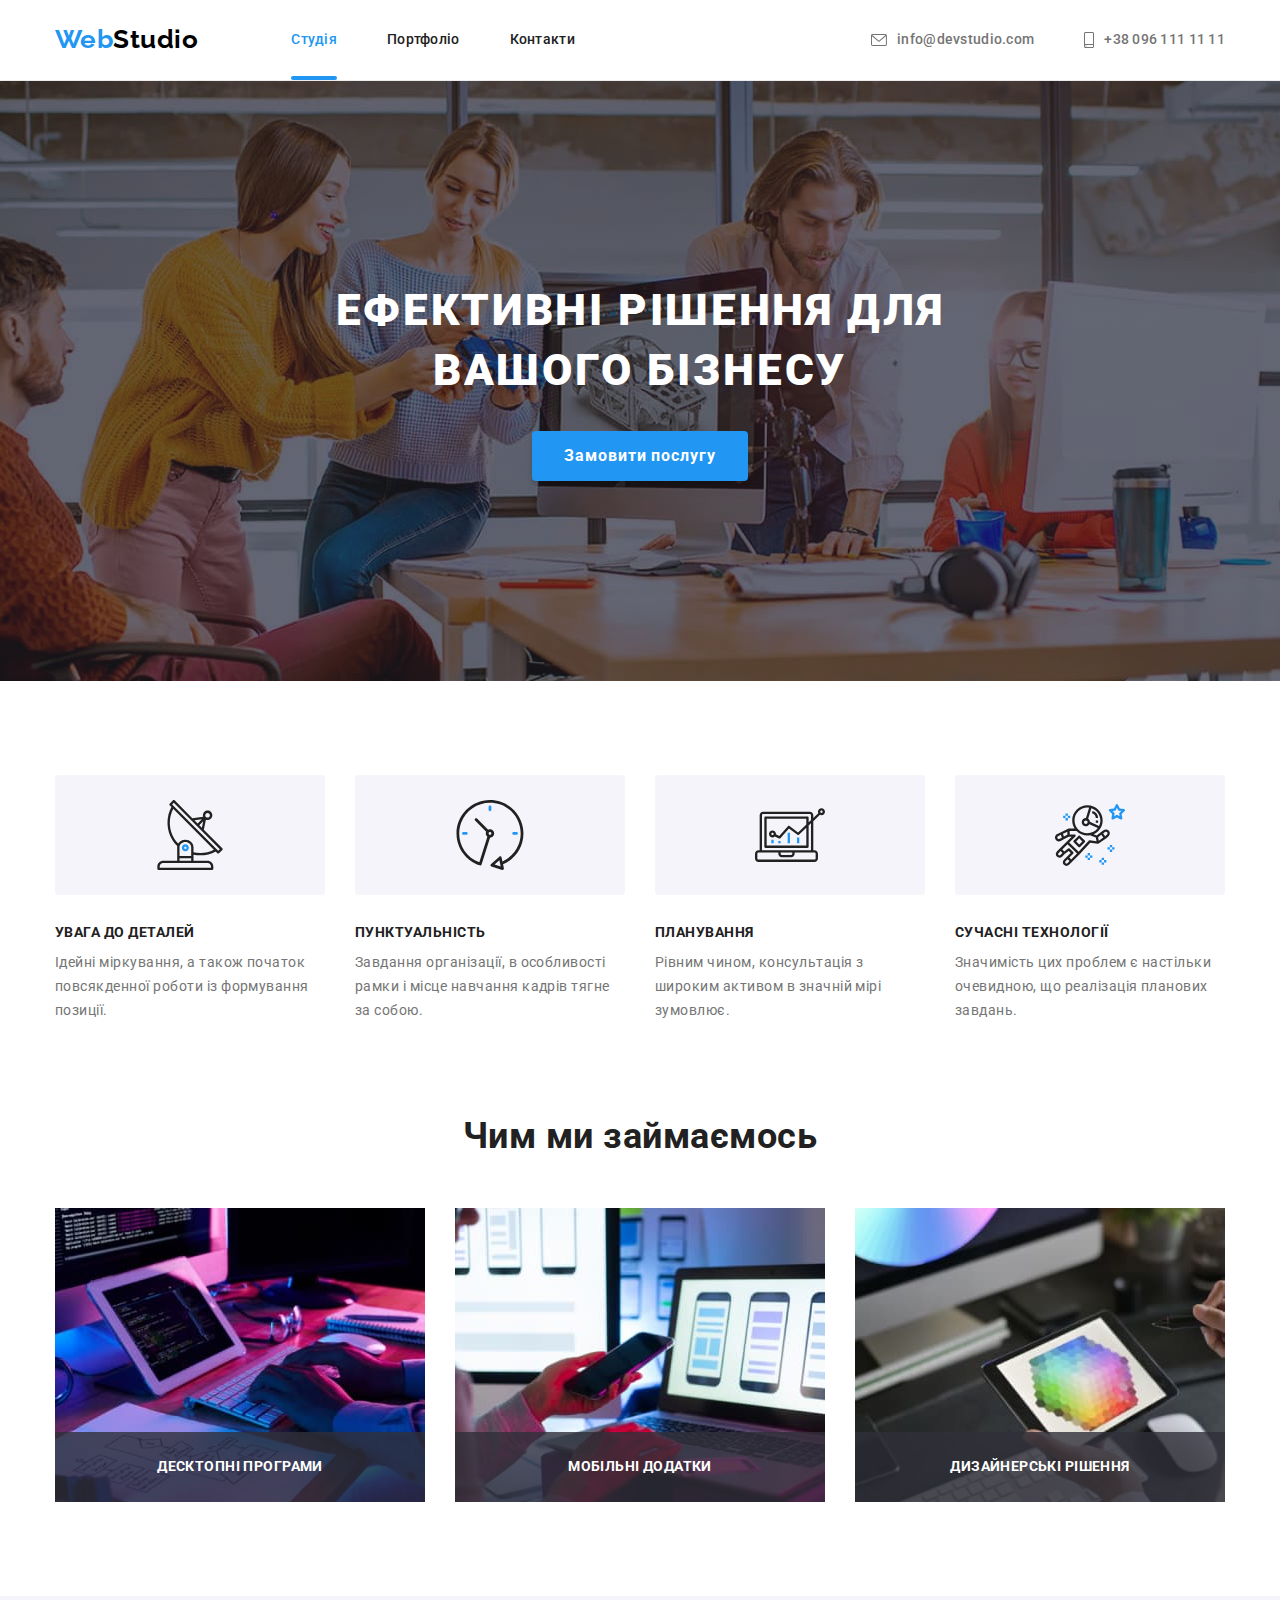
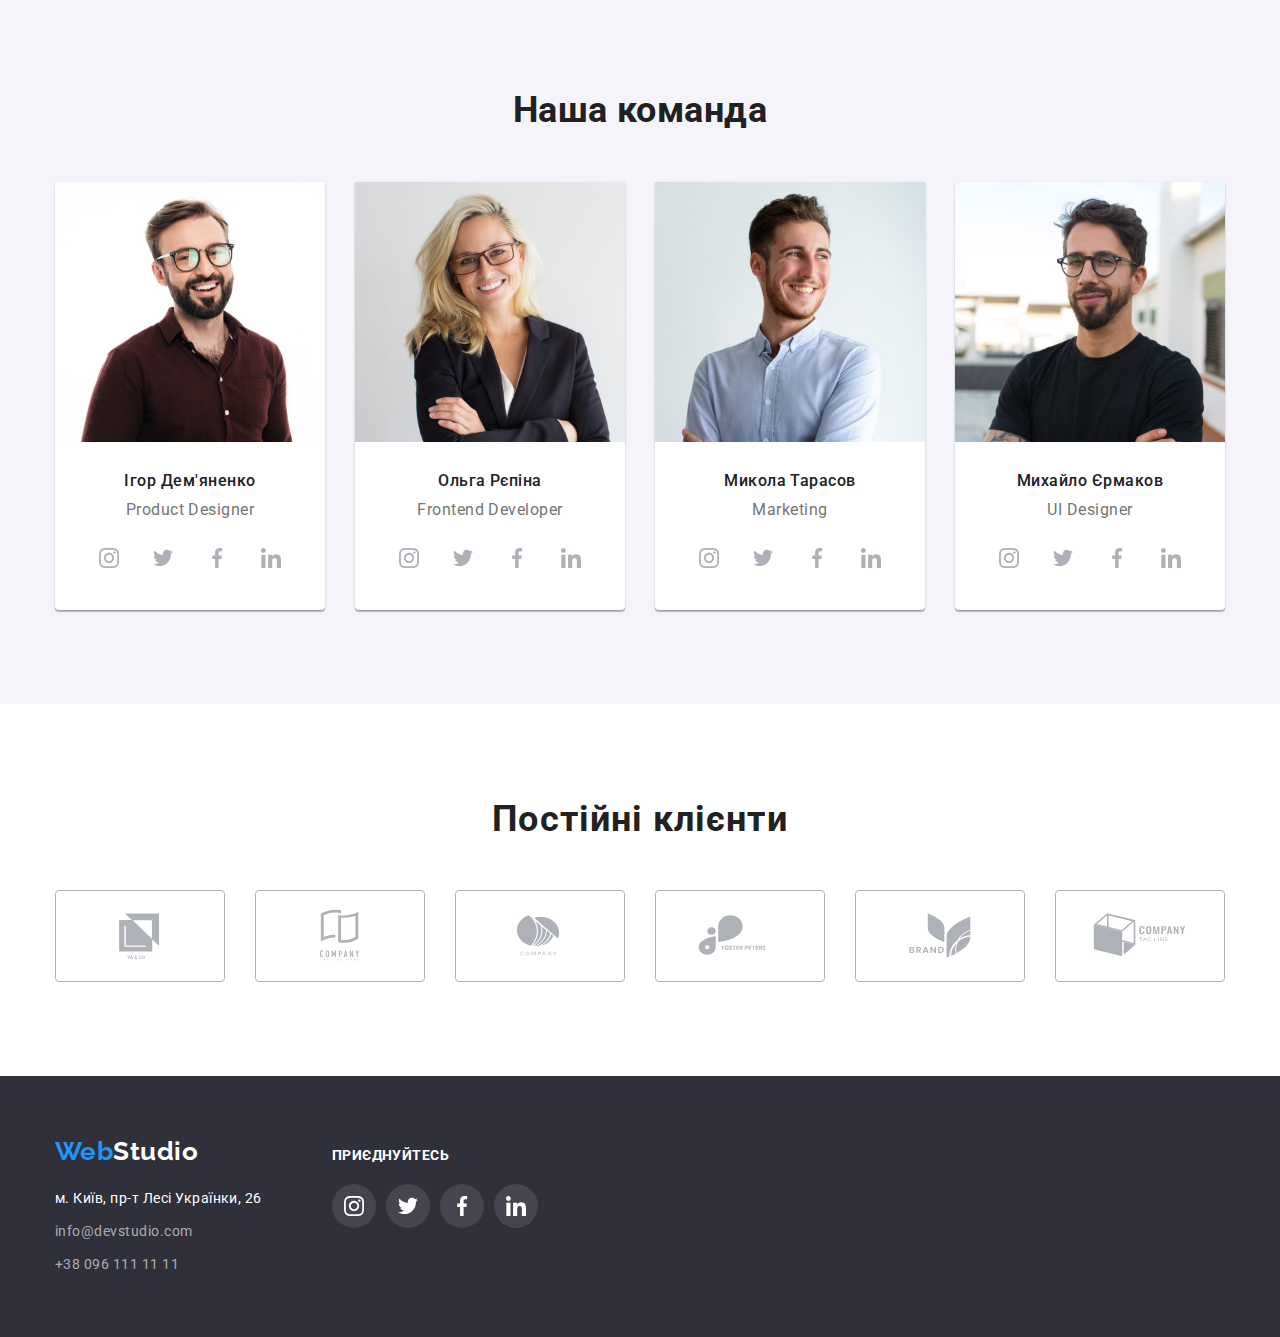
==== index.html @ 11ba8251 "Add files goit-markup-hw-05" ====
<!DOCTYPE html>
<html lang="uk">
  <head>
    <meta charset="UTF-8" />
    <meta http-equiv="X-UA-Compatible" content="IE=edge" />
    <meta name="viewport" content="width=device-width, initial-scale=1.0" />
    <title>WebStudio</title>
    <link rel="preconnect" href="https://fonts.googleapis.com" />
    <link rel="preconnect" href="https://fonts.gstatic.com" crossorigin />
    <link
      href="https://fonts.googleapis.com/css2?family=Raleway:wght@700&family=Roboto:wght@400;500;700;900&display=swap"
      rel="stylesheet"
    />
    <link
      rel="stylesheet"
      href="https://cdnjs.cloudflare.com/ajax/libs/modern-normalize/1.1.0/modern-normalize.css"
      integrity="sha512-Y0MM+V6ymRKN2zStTqzQ227DWhhp4Mzdo6gnlRnuaNCbc+YN/ZH0sBCLTM4M0oSy9c9VKiCvd4Jk44aCLrNS5Q=="
      crossorigin="anonymous"
      referrerpolicy="no-referrer"
    />
    <link rel="stylesheet" href="./css/styles.css" />
  </head>
  <body>
    <!-- Верхня лінія -->
    <header class="header-main">
      <div class="container main-nav">
        <a href="./index.html" class="logo" lang="en"><span>Web</span>Studio</a>
        <nav>
          <ul class="nav-list">
            <li class="nav-li-item"><a href="./index.html" class="nav-item current">Студія</a></li>
            <li class="nav-li-item"><a href="./portfolio.html" class="nav-item">Портфоліо</a></li>
            <li class="nav-li-item"><a href="#" class="nav-item">Контакти</a></li>
          </ul>
        </nav>
        <ul class="contacts-list">
          <li class="contacts-li-item">
            <a href="mailto:info@devstudio.com" class="contacts-item">
              <svg class="contacts-icon" width="16" height="12" aria-hidden="true">
                <use href="./images/icons.svg#icon-envelope"></use>
              </svg>
              info@devstudio.com
            </a>
          </li>
          <li class="contacts-li-item">
            <a href="tel:+380961111111" class="contacts-item">
              <svg class="contacts-icon" width="10" height="16" aria-hidden="true">
                <use href="./images/icons.svg#icon-smartphone"></use>
              </svg>
              +38 096 111 11 11
            </a>
          </li>
        </ul>
      </div>
    </header>

    <main>
      <!-- Шапка -->
      <section class="hero">
        <div class="container">
          <h1 class="hero-title">Ефективні рішення для вашого бізнесу</h1>
          <button type="button" class="hero-btn" data-modal-open>Замовити послугу</button>
        </div>
      </section>

      <!-- Особливості -->
      <section class="section">
        <div class="container features">
          <h2 class="features-title visually-hidden">Особливості</h2>
          <ul class="features-list">
            <li class="features-item">
              <div class="features-card">
                <svg class="features-icon" width="70" height="70" aria-hidden="true">
                  <use href="./images/icons.svg#icon-antenna"></use>
                </svg>
              </div>
              <h3 class="features-subtitle">Увага до деталей</h3>
              <p class="features-desc">
                Ідейні міркування, а також початок повсякденної роботи із формування позиції.
              </p>
            </li>
            <li class="features-item">
              <div class="features-card">
                <svg class="features-icon" width="70" height="70" aria-hidden="true">
                  <use href="./images/icons.svg#icon-clock"></use>
                </svg>
              </div>
              <h3 class="features-subtitle">Пунктуальність</h3>
              <p class="features-desc">
                Завдання організації, в особливості рамки і місце навчання кадрів тягне за собою.
              </p>
            </li>
            <li class="features-item">
              <div class="features-card">
                <svg class="features-icon" width="70" height="70" aria-hidden="true">
                  <use href="./images/icons.svg#icon-diagram"></use>
                </svg>
              </div>
              <h3 class="features-subtitle">Планування</h3>
              <p class="features-desc">
                Рівним чином, консультація з широким активом в значній мірі зумовлює.
              </p>
            </li>
            <li class="features-item">
              <div class="features-card">
                <svg class="features-icon" width="70" height="70" aria-hidden="true">
                  <use href="./images/icons.svg#icon-astronaut"></use>
                </svg>
              </div>
              <h3 class="features-subtitle">Сучасні технології</h3>
              <p class="features-desc">
                Значимість цих проблем є настільки очевидною, що реалізація планових завдань.
              </p>
            </li>
          </ul>
        </div>
      </section>

      <!-- Чим ми займаємоя -->
      <section class="section wedo">
        <div class="container">
          <h2 class="wedo-title">Чим ми займаємось</h2>
          <ul class="wedo-list">
            <li class="wedo-item">
              <div class="wedo-thumb">
                <img
                  src="./images/code.jpg"
                  alt="Робота з комп'ютером"
                  width="370"
                  height="294"
                  class="wedo-img"
                />
                <h3 class="wedo-subtitle">Десктопні програми</h3>
              </div>
            </li>
            <li class="wedo-item">
              <div class="wedo-thumb">
                <img
                  src="./images/phone.jpg"
                  alt="Презентація на ноутбуці"
                  width="370"
                  height="294"
                  class="wedo-img"
                />
                <h3 class="wedo-subtitle">Мобільні додатки</h3>
              </div>
            </li>
            <li class="wedo-item">
              <div class="wedo-thumb">
                <img
                  src="./images/tablet.jpg"
                  alt="Палітра кольорів на планшеті"
                  width="370"
                  height="294"
                  class="wedo-img"
                />
                <h3 class="wedo-subtitle">Дизайнерські рішення</h3>
              </div>
            </li>
          </ul>
        </div>
      </section>

      <!-- Наша команда -->
      <section class="section team">
        <div class="container">
          <h2 class="team-title">Наша команда</h2>
          <ul class="team-list">
            <li class="team-item">
              <img
                src="./images/demyanenko.jpg"
                alt="Ігор Дем'яненко"
                width="270"
                height="260"
                class="team-img"
              />
              <div class="card-team-text">
                <h3 class="team-subtitle">Ігор Дем'яненко</h3>
                <p class="team-desc" lang="en">Product Designer</p>
                <ul class="social-icon-list">
                  <li class="social-icon-item">
                    <a href="#" class="social-icon-link team-social">
                      <svg
                        class="social-icon"
                        width="20"
                        height="20"
                        aria-label="Посилання на Instagram"
                      >
                        <use href="./images/icons.svg#icon-instagram"></use>
                      </svg>
                    </a>
                  </li>
                  <li class="social-icon-item">
                    <a href="#" class="social-icon-link team-social">
                      <svg
                        class="social-icon"
                        width="20"
                        height="20"
                        aria-label="Посилання на Twitter"
                      >
                        <use href="./images/icons.svg#icon-twitter"></use>
                      </svg>
                    </a>
                  </li>
                  <li class="social-icon-item">
                    <a href="#" class="social-icon-link team-social">
                      <svg
                        class="social-icon"
                        width="20"
                        height="20"
                        aria-label="Посилання на Facebook"
                      >
                        <use href="./images/icons.svg#icon-facebook"></use>
                      </svg>
                    </a>
                  </li>
                  <li class="social-icon-item">
                    <a href="#" class="social-icon-link team-social">
                      <svg
                        class="social-icon"
                        width="20"
                        height="20"
                        aria-label="Посилання на LinkedIn"
                      >
                        <use href="./images/icons.svg#icon-linkedin"></use>
                      </svg>
                    </a>
                  </li>
                </ul>
              </div>
            </li>
            <li class="team-item">
              <img
                src="./images/repina.jpg"
                alt="Ольга Рєпіна"
                width="270"
                height="260"
                class="team-img"
              />
              <div class="card-team-text">
                <h3 class="team-subtitle">Ольга Рєпіна</h3>
                <p class="team-desc" lang="en">Frontend Developer</p>
                <ul class="social-icon-list">
                  <li class="social-icon-item">
                    <a href="#" class="social-icon-link team-social">
                      <svg
                        class="social-icon"
                        width="20"
                        height="20"
                        aria-label="Посилання на Instagram"
                      >
                        <use href="./images/icons.svg#icon-instagram"></use>
                      </svg>
                    </a>
                  </li>
                  <li class="social-icon-item">
                    <a href="#" class="social-icon-link team-social">
                      <svg
                        class="social-icon"
                        width="20"
                        height="20"
                        aria-label="Посилання на Twitter"
                      >
                        <use href="./images/icons.svg#icon-twitter"></use>
                      </svg>
                    </a>
                  </li>
                  <li class="social-icon-item">
                    <a href="#" class="social-icon-link team-social">
                      <svg
                        class="social-icon"
                        width="20"
                        height="20"
                        aria-label="Посилання на Facebook"
                      >
                        <use href="./images/icons.svg#icon-facebook"></use>
                      </svg>
                    </a>
                  </li>
                  <li class="social-icon-item">
                    <a href="#" class="social-icon-link team-social">
                      <svg
                        class="social-icon"
                        width="20"
                        height="20"
                        aria-label="Посилання на LinkedIn"
                      >
                        <use href="./images/icons.svg#icon-linkedin"></use>
                      </svg>
                    </a>
                  </li>
                </ul>
              </div>
            </li>
            <li class="team-item">
              <img
                src="./images/tarasov.jpg"
                alt="Микола Тарасов"
                width="270"
                height="260"
                class="team-img"
              />
              <div class="card-team-text">
                <h3 class="team-subtitle">Микола Тарасов</h3>
                <p class="team-desc" lang="en">Marketing</p>
                <ul class="social-icon-list">
                  <li class="social-icon-item">
                    <a href="#" class="social-icon-link team-social">
                      <svg
                        class="social-icon"
                        width="20"
                        height="20"
                        aria-label="Посилання на Instagram"
                      >
                        <use href="./images/icons.svg#icon-instagram"></use>
                      </svg>
                    </a>
                  </li>
                  <li class="social-icon-item">
                    <a href="#" class="social-icon-link team-social">
                      <svg
                        class="social-icon"
                        width="20"
                        height="20"
                        aria-label="Посилання на Twitter"
                      >
                        <use href="./images/icons.svg#icon-twitter"></use>
                      </svg>
                    </a>
                  </li>
                  <li class="social-icon-item">
                    <a href="#" class="social-icon-link team-social">
                      <svg
                        class="social-icon"
                        width="20"
                        height="20"
                        aria-label="Посилання на Facebook"
                      >
                        <use href="./images/icons.svg#icon-facebook"></use>
                      </svg>
                    </a>
                  </li>
                  <li class="social-icon-item">
                    <a href="#" class="social-icon-link team-social">
                      <svg
                        class="social-icon"
                        width="20"
                        height="20"
                        aria-label="Посилання на LinkedIn"
                      >
                        <use href="./images/icons.svg#icon-linkedin"></use>
                      </svg>
                    </a>
                  </li>
                </ul>
              </div>
            </li>
            <li class="team-item">
              <img
                src="./images/ermakov.jpg"
                alt="Михайло Єрмаков"
                width="270"
                height="260"
                class="team-img"
              />
              <div class="card-team-text">
                <h3 class="team-subtitle">Михайло Єрмаков</h3>
                <p class="team-desc" lang="en">UI Designer</p>
                <ul class="social-icon-list">
                  <li class="social-icon-item">
                    <a href="#" class="social-icon-link team-social">
                      <svg
                        class="social-icon"
                        width="20"
                        height="20"
                        aria-label="Посилання на Instagram"
                      >
                        <use href="./images/icons.svg#icon-instagram"></use>
                      </svg>
                    </a>
                  </li>
                  <li class="social-icon-item">
                    <a href="#" class="social-icon-link team-social">
                      <svg
                        class="social-icon"
                        width="20"
                        height="20"
                        aria-label="Посилання на Twitter"
                      >
                        <use href="./images/icons.svg#icon-twitter"></use>
                      </svg>
                    </a>
                  </li>
                  <li class="social-icon-item">
                    <a href="#" class="social-icon-link team-social">
                      <svg
                        class="social-icon"
                        width="20"
                        height="20"
                        aria-label="Посилання на Facebook"
                      >
                        <use href="./images/icons.svg#icon-facebook"></use>
                      </svg>
                    </a>
                  </li>
                  <li class="social-icon-item">
                    <a href="#" class="social-icon-link team-social">
                      <svg
                        class="social-icon"
                        width="20"
                        height="20"
                        aria-label="Посилання на LinkedIn"
                      >
                        <use href="./images/icons.svg#icon-linkedin"></use>
                      </svg>
                    </a>
                  </li>
                </ul>
              </div>
            </li>
          </ul>
        </div>
      </section>

      <!-- Постійні клієнти -->
      <section class="section">
        <div class="container">
          <h2 class="client-title">Постійні клієнти</h2>
          <ul class="client-list">
            <li class="client-item">
              <a href="#" class="client-link">
                <svg
                  class="client-icon"
                  width="106"
                  height="60"
                  aria-label="Посилання на Ya and Co"
                >
                  <use href="./images/icons.svg#icon-ya-and-co"></use>
                </svg>
              </a>
            </li>
            <li class="client-item">
              <a href="#" class="client-link">
                <svg
                  class="client-icon"
                  width="106"
                  height="60"
                  aria-label="Посилання на Company tagline here"
                >
                  <use href="./images/icons.svg#icon-company-tagline-here"></use>
                </svg>
              </a>
            </li>
            <li class="client-item">
              <a href="#" class="client-link">
                <svg class="client-icon" width="106" height="60" aria-label="Посилання на Company">
                  <use href="./images/icons.svg#icon-company"></use>
                </svg>
              </a>
            </li>
            <li class="client-item">
              <a href="#" class="client-link">
                <svg
                  class="client-icon"
                  width="106"
                  height="60"
                  aria-label="Посилання на Foster peters"
                >
                  <use href="./images/icons.svg#icon-foster-peters"></use>
                </svg>
              </a>
            </li>
            <li class="client-item">
              <a href="#" class="client-link">
                <svg class="client-icon" width="106" height="60" aria-label="Посилання на Brand">
                  <use href="./images/icons.svg#icon-brand"></use>
                </svg>
              </a>
            </li>
            <li class="client-item">
              <a href="#" class="client-link">
                <svg
                  class="client-icon"
                  width="106"
                  height="60"
                  aria-label="Посилання на Company tagline"
                >
                  <use href="./images/icons.svg#icon-company-tagline"></use>
                </svg>
              </a>
            </li>
          </ul>
        </div>
      </section>

      <!-- Modal window -->
      <div class="backdrop is-hidden" data-modal>
        <div class="modal">
          <button type="button" class="modal-close-btn" data-modal-close>
            <svg class="modal-close-icon" width="18" height="18" aria-label="Закрити">
              <use href="./images/icons.svg#icon-close"></use>
            </svg>
          </button>
        </div>
      </div>
    </main>

    <!-- Підвал -->
    <footer>
      <div class="container footer">
        <div class="address-logo-footer">
          <a href="./index.html" class="logo logo-footer" lang="en"><span>Web</span>Studio</a>
          <address>
            <ul class="address-list">
              <li class="address-li-item">
                <a href="#" class="address-item location">м. Київ, пр-т Лесі Українки, 26</a>
              </li>
              <li class="address-li-item">
                <a href="mailto:info@devstudio.com" class="address-item">info@devstudio.com</a>
              </li>
              <li class="address-li-item">
                <a href="tel:+380961111111" class="address-item">+38 096 111 11 11</a>
              </li>
            </ul>
          </address>
        </div>
        <div class="footer-social-link">
          <p class="title-links-footer">Приєднуйтесь</p>
          <ul class="social-icon-list">
            <li class="social-icon-item">
              <a href="#" class="social-icon-link footer-social">
                <svg class="social-icon" width="20" height="20" aria-label="Посилання на Instagram">
                  <use href="./images/icons.svg#icon-instagram"></use>
                </svg>
              </a>
            </li>
            <li class="social-icon-item">
              <a href="#" class="social-icon-link footer-social">
                <svg class="social-icon" width="20" height="20" aria-label="Посилання на Twitter">
                  <use href="./images/icons.svg#icon-twitter"></use>
                </svg>
              </a>
            </li>
            <li class="social-icon-item">
              <a href="#" class="social-icon-link footer-social">
                <svg class="social-icon" width="20" height="20" aria-label="Посилання на Facebook">
                  <use href="./images/icons.svg#icon-facebook"></use>
                </svg>
              </a>
            </li>
            <li class="social-icon-item">
              <a href="#" class="social-icon-link footer-social">
                <svg class="social-icon" width="20" height="20" aria-label="Посилання на LinkedIn">
                  <use href="./images/icons.svg#icon-linkedin"></use>
                </svg>
              </a>
            </li>
          </ul>
        </div>
      </div>
    </footer>
    <script src="./js/modal.js"></script>
  </body>
</html>
---- css/styles.css ----
:root {
  --header-color: #212121;
  --desc-color: #757575;
  --accent-color: #2196f3;
  --address-color: rgba(255, 255, 255, 0.6);

  --white-color: #ffffff;
  --black-color: #000000;
  --bgr-primary-color: #f5f4fa;
  --bgr-secondary-color: #2f303a;

  --border-color: #eeeeee;
  --header-border-color: #ececec;

  --icon-color: #afb1b8;
  --card-set-gap: 30px;
}
/* Reset styles */
h1,
h2,
h3,
p,
ul {
  margin: 0;
}
ul {
  padding: 0;
  list-style: none;
}
a {
  text-decoration: none;
  color: inherit;
}
button {
  border: 0;
}
address {
  font-style: normal;
}

/* Global style */
body {
  background-color: var(--white-color);
  color: var(--desc-color);
  font-family: 'Roboto', sans-serif;
  letter-spacing: 0.03em;
}
h2,
h3 {
  color: var(--header-color);
}
img {
  display: block;
  max-width: 100%;
  height: auto;
}
.visually-hidden {
  position: absolute;
  width: 1px;
  height: 1px;
  margin: -1px;
  border: 0;
  padding: 0;

  white-space: nowrap;
  clip-path: inset(100%);
  clip: rect(0 0 0 0);
  overflow: hidden;
}

.section {
  padding: 94px 0;
}
.container {
  width: 1200px;
  padding: 0 15px;
  margin: 0 auto;
}

/* heder */
.header-main {
  border-bottom: 1px solid var(--header-border-color);
}
.container.main-nav {
  display: flex;
  align-items: center;
}

.logo {
  font-family: 'Raleway', sans-serif;
  color: var(--black-color);
  font-weight: 700;
  font-size: 26px;
  line-height: 1.2;
}
.logo-footer {
  color: var(--white-color);
}
.logo span {
  color: var(--accent-color);
}

.nav-list {
  display: flex;
  margin-left: 93px;
}
.nav-li-item {
  position: relative;
}
.nav-li-item:not(:last-child),
.contacts-li-item:not(:last-child) {
  margin-right: 50px;
}
.nav-item {
  display: block;
  padding: 32px 0;

  color: var(--header-color);
  font-weight: 500;
  font-size: 14px;
  line-height: 1.14;
  letter-spacing: 0.02em;

  transition: color 250ms cubic-bezier(0.4, 0, 0.2, 1);
}
.nav-item.current,
.nav-item:hover,
.nav-item:focus {
  color: var(--accent-color);
}
.nav-item.current::after {
  content: '';

  position: absolute;
  left: 0;
  bottom: 0;

  display: block;
  width: 100%;
  height: 4px;

  background: var(--accent-color);
  border-radius: 2px;
}

.contacts-list {
  display: flex;
  margin-left: auto;
}
.contacts-item {
  display: flex;
  align-items: center;

  font-weight: 500;
  font-size: 14px;
  line-height: 1.14;
  letter-spacing: 0.02em;
  color: inherit;

  transition: color 250ms cubic-bezier(0.4, 0, 0.2, 1);
}
.contacts-icon {
  margin-right: 10px;

  fill: currentColor;
}
.contacts-item:hover,
.contacts-item:focus {
  color: var(--accent-color);
}

/* Main studio */
/* Hero */
.hero {
  max-width: 1600px;
  margin: 0 auto;
  padding: 200px 0;
  text-align: center;
  background-color: var(--bgr-secondary-color);
  background-image: linear-gradient(rgba(47, 48, 58, 0.4), rgba(47, 48, 58, 0.4)),
    url('../images/background.jpg');
  background-repeat: no-repeat;
  background-position: center;
}
.hero-title {
  margin: auto;
  margin-bottom: 30px;
  max-width: 696px;

  font-weight: 900;
  font-size: 44px;
  line-height: 1.36;
  letter-spacing: 0.06em;
  text-transform: uppercase;
  color: var(--white-color);
}
.hero-btn {
  padding: 10px 32px;
  font-family: inherit;
  font-weight: 700;
  font-size: 16px;
  line-height: 1.88;
  letter-spacing: 0.06em;
  cursor: pointer;
  color: var(--white-color);
  background-color: var(--accent-color);
  box-shadow: 0px 4px 4px rgb(0 0 0 / 15%);
  border-radius: 4px;
}
.hero-btn:hover,
.hero-btn:focus {
}

/* Features */
.features-list {
  display: flex;
  justify-content: space-between;
}
.features-item {
  width: 270px;
}
.features-card {
  width: 270px;
  height: 120px;
  margin-bottom: 30px;
  display: flex;
  justify-content: center;
  align-items: center;

  background: var(--bgr-primary-color);
  border-radius: 4px;
}
.features-subtitle {
  font-size: 14px;
  line-height: 1.14;
  text-transform: uppercase;
  margin-bottom: 10px;
}
.features-desc {
  font-size: 14px;
  line-height: 1.71;
}

/* What we do */
.section.wedo {
  padding-top: 0;
}
.wedo-title {
  font-size: 36px;
  line-height: 1.16;
  text-align: center;
  margin-bottom: 50px;
}
.wedo-list {
  display: flex;
  justify-content: space-between;
}
.wedo-thumb {
  position: relative;
}

.wedo-subtitle {
  position: absolute;
  left: 0;
  bottom: 0;
  width: 100%;
  height: 70px;

  display: flex;
  align-items: center;
  justify-content: center;

  font-size: 14px;
  line-height: 1.14;
  letter-spacing: 0.03em;
  text-transform: uppercase;

  color: var(--white-color);
  background-color: rgba(47, 48, 58, 0.8);
}

/* Our team */
.team {
  text-align: center;
  background-color: var(--bgr-primary-color);
}

.team-title {
  font-size: 36px;
  line-height: 1.16;
  margin-bottom: 50px;
}
.team-list {
  display: flex;
  justify-content: space-between;
}
.team-item {
  width: 270px;
  background-color: var(--white-color);
  box-shadow: 0px 1px 3px rgba(0, 0, 0, 0.12), 0px 1px 1px rgba(0, 0, 0, 0.14),
    0px 2px 1px rgba(0, 0, 0, 0.2);
  border-radius: 0px 0px 4px 4px;
}
.card-team-text {
  padding: 30px 0;
}
.team-subtitle {
  font-weight: 500;
  font-size: 16px;
  line-height: 1.18;
  margin-bottom: 10px;
}
.team-desc {
  margin-bottom: 16px;

  font-size: 16px;
  line-height: 1.18;
}
.social-icon-list {
  display: flex;
  justify-content: center;
}
.social-icon-item:not(:last-child) {
  margin-right: 10px;
}
.social-icon-link {
  display: flex;
  justify-content: center;
  align-items: center;

  width: 44px;
  height: 44px;

  border-radius: 50%;
}
.team-social {
  fill: var(--icon-color);

  transition: background-color 250ms cubic-bezier(0.4, 0, 0.2, 1),
    fill 250ms cubic-bezier(0.4, 0, 0.2, 1);
}
.team-social:hover,
.team-social:focus {
  fill: var(--white-color);
  background-color: var(--accent-color);
}
/* Regular clients */
.client-title {
  margin-bottom: 50px;

  font-size: 36px;
  line-height: 42px;
  text-align: center;
  letter-spacing: 0.03em;
}
.client-list {
  display: inline-flex;
}
.client-item {
  display: flex;
  justify-content: center;
  align-items: center;

  border: 1px solid var(--icon-color);
  border-radius: 4px;
}
.client-link {
  padding: 16px 32px;
}
.client-item {
  width: 170px;
  height: 92px;

  transition: border-color 250ms cubic-bezier(0.4, 0, 0.2, 1);
}
.client-item:not(:last-child) {
  margin-right: 30px;
}
.client-link {
  width: 100%;
  height: 100%;
  display: flex;
  align-items: center;
  fill: var(--icon-color);

  transition: fill 250ms cubic-bezier(0.4, 0, 0.2, 1);
}
.client-item:hover .client-link,
.client-link:focus {
  fill: var(--accent-color);
}
.client-item:hover,
.client-item:focus {
  border-color: var(--accent-color);
}

/* Main Portfolio */
.container.portfolio {
  padding-top: 94px;
  padding-bottom: 94px;
}
.filters-list {
  display: flex;
  justify-content: center;
  margin-bottom: 50px;
}
.filters-item:not(:last-child) {
  margin-right: 8px;
}
.filter-btn {
  padding: 6px 22px;
  font-family: inherit;
  font-weight: 500;
  font-size: 16px;
  line-height: 1.62;
  text-align: center;
  color: var(--header-color);
  background-color: var(--bgr-primary-color);
  border-radius: 4px;

  transition: background-color 250ms cubic-bezier(0.4, 0, 0.2, 1),
    color 250ms cubic-bezier(0.4, 0, 0.2, 1), box-shadow 250ms cubic-bezier(0.4, 0, 0.2, 1);
}
.filter-btn:hover,
.filter-btn:focus {
  background-color: var(--accent-color);
  color: var(--white-color);
  box-shadow: 0px 3px 1px rgba(0, 0, 0, 0.1), 0px 1px 2px rgba(0, 0, 0, 0.08),
    0px 2px 2px rgba(0, 0, 0, 0.12);
}
.preview-list {
  display: flex;
  flex-wrap: wrap;
  margin-left: calc(-1 * var(--card-set-gap));
  margin-top: calc(-1 * var(--card-set-gap));
}
.preview-item {
  width: 370px;

  flex-basis: calc(100% / 3 - var(--card-set-gap));
  margin-left: var(--card-set-gap);
  margin-top: var(--card-set-gap);
}
.preview-link {
  display: block;

  transition: box-shadow 250ms cubic-bezier(0.4, 0, 0.2, 1);
}

.card-preview-text {
  padding: 20px 24px;
  border: 1px solid var(--border-color);
  border-top: 0;
}
.preview-title {
  font-size: 18px;
  line-height: 2;
  letter-spacing: 0.06em;
  margin-bottom: 4px;
}
.preview-desc {
  font-size: 16px;
  line-height: 1.88;
}
.preview-link:hover {
  box-shadow: 0px 1px 1px rgba(0, 0, 0, 0.12), 0px 4px 4px rgba(0, 0, 0, 0.06),
    1px 4px 6px rgba(0, 0, 0, 0.16);
}
.preview-link:hover .preview-decr-overlay {
  transform: translateY(0);
}
.preview-thumb {
  position: relative;
  overflow: hidden;
}
.preview-decr-overlay {
  position: absolute;
  top: 0;
  left: 0;
  transform: translateY(100%);
  transition: transform 250ms cubic-bezier(0.4, 0, 0.2, 1);

  width: 100%;
  height: 100%;
  padding: 63px 24px;

  font-size: 18px;
  line-height: 1.56;

  color: var(--white-color);
  background: rgba(33, 150, 243, 0.9);
}

/* Modal window */
.backdrop.is-hidden {
  visibility: hidden;
  opacity: 0;
  pointer-events: none;
}
.backdrop {
  position: fixed;
  top: 0;
  left: 0;
  width: 100%;
  height: 100%;
  background: rgba(0, 0, 0, 0.2);

  transition: opacity 250ms cubic-bezier(0.4, 0, 0.2, 1);
}

.modal {
  position: absolute;
  top: 50%;
  left: 50%;
  transform: translate(-50%, -50%);

  min-width: 528px;
  min-height: 581px;

  background: var(--white-color);
  box-shadow: 0px 1px 3px rgba(0, 0, 0, 0.12), 0px 1px 1px rgba(0, 0, 0, 0.14),
    0px 2px 1px rgba(0, 0, 0, 0.2);
  border-radius: 4px;
}
.modal-close-btn {
  position: absolute;
  top: 8px;
  right: 8px;

  padding: 6px;
  max-width: 30px;
  max-height: 30px;

  background: inherit;
  border: 1px solid rgba(0, 0, 0, 0.1);
  border-radius: 50%;

  cursor: pointer;
}
.modal-close-btn:focus {
}

/* Footer */
footer {
  padding: 60px 0;
  background-color: var(--bgr-secondary-color);
}
.container.footer {
  display: flex;
  align-items: baseline;
}
.address-logo-footer {
  margin-right: 70px;
}
.address-list {
  margin-top: 20px;
}
.address-li-item:not(:last-child) {
  margin-bottom: 9px;
}
.address-item.location {
  font-style: normal;
  font-size: 14px;
  line-height: 1.71;
  color: var(--white-color);
}
.address-item {
  font-style: normal;
  font-weight: 400;
  font-size: 14px;
  line-height: 1.71;
  color: var(--address-color);

  transition: color 250ms cubic-bezier(0.4, 0, 0.2, 1);
}
.address-item:hover,
.address-item:focus {
  color: var(--accent-color);
}

.title-links-footer {
  margin-bottom: 20px;

  font-weight: 700;
  font-size: 14px;
  line-height: 1.14;
  letter-spacing: 0.03em;
  text-transform: uppercase;

  color: var(--white-color);
}
.footer-social {
  fill: var(--white-color);
  background: rgba(255, 255, 255, 0.1);
  border-radius: 50%;

  transition: background-color 250ms cubic-bezier(0.4, 0, 0.2, 1);
}
.footer-social:hover,
.footer-social:focus {
  background-color: var(--accent-color);
}
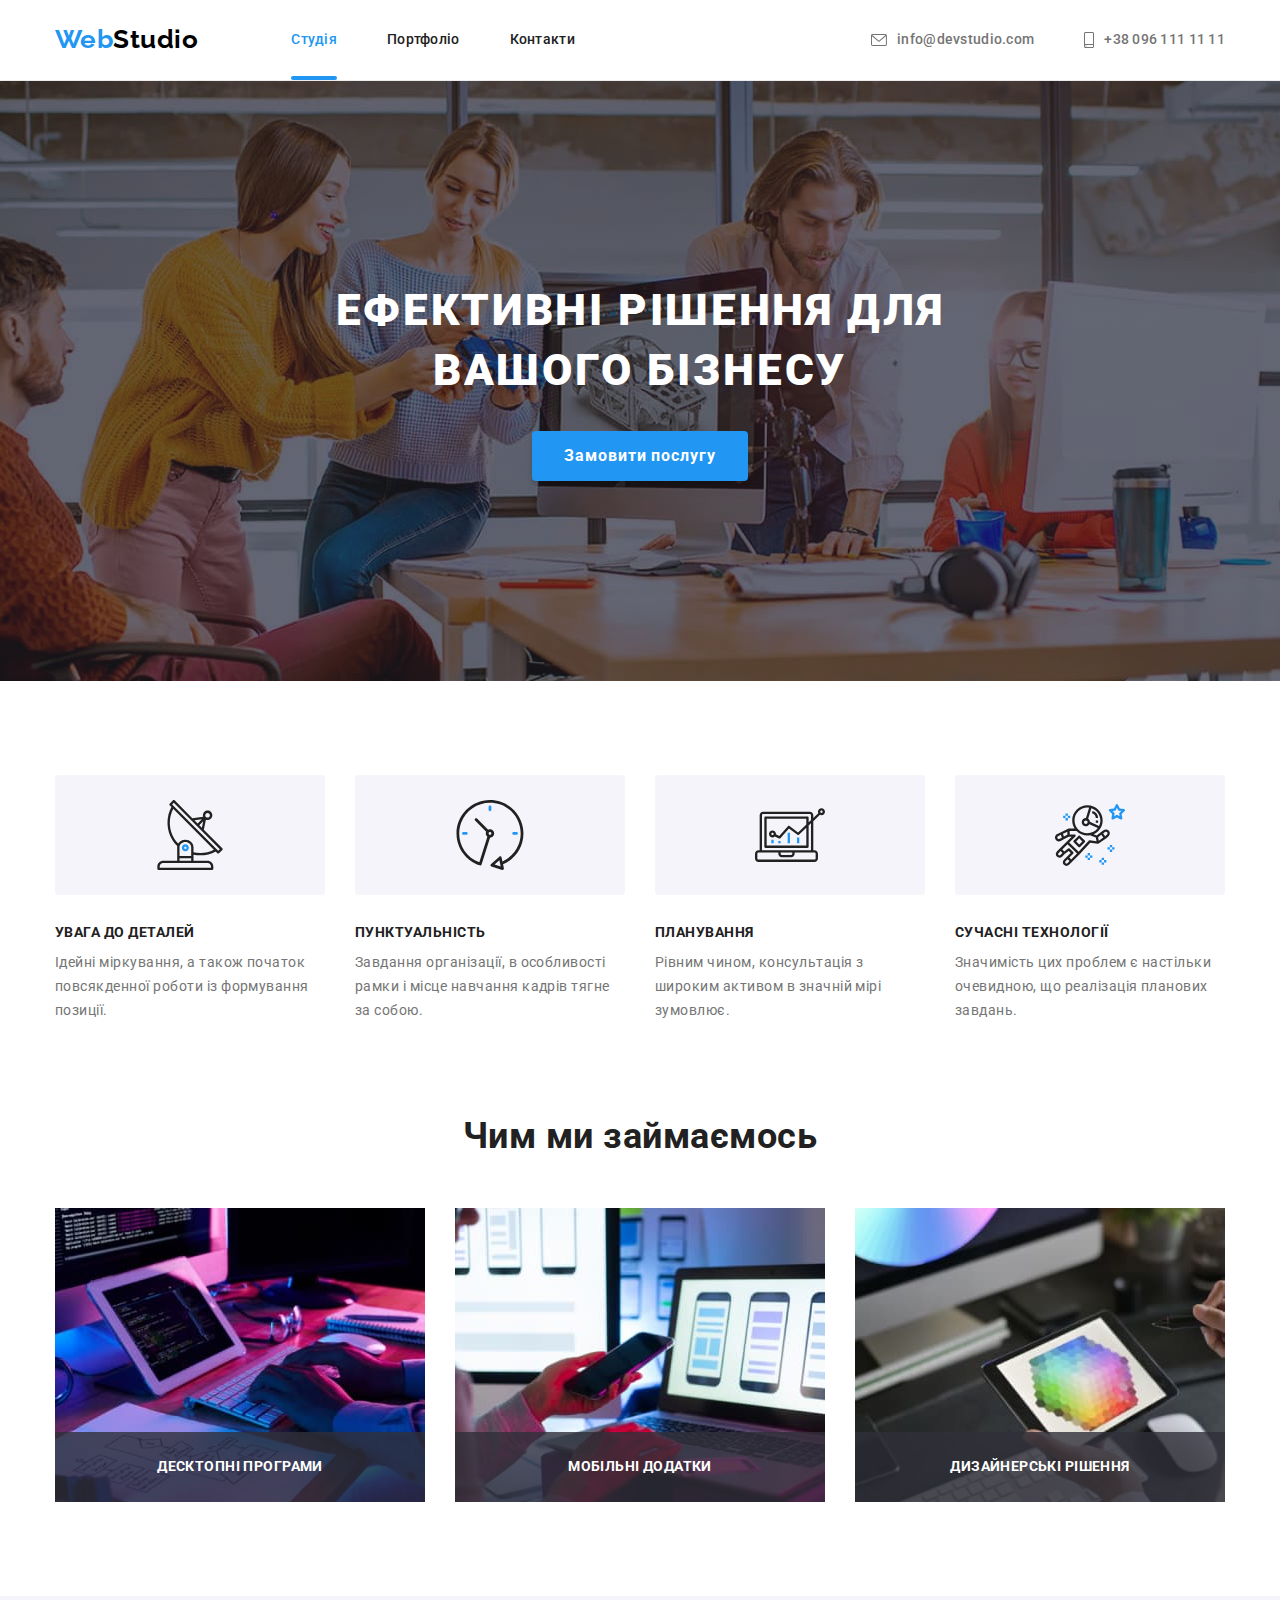
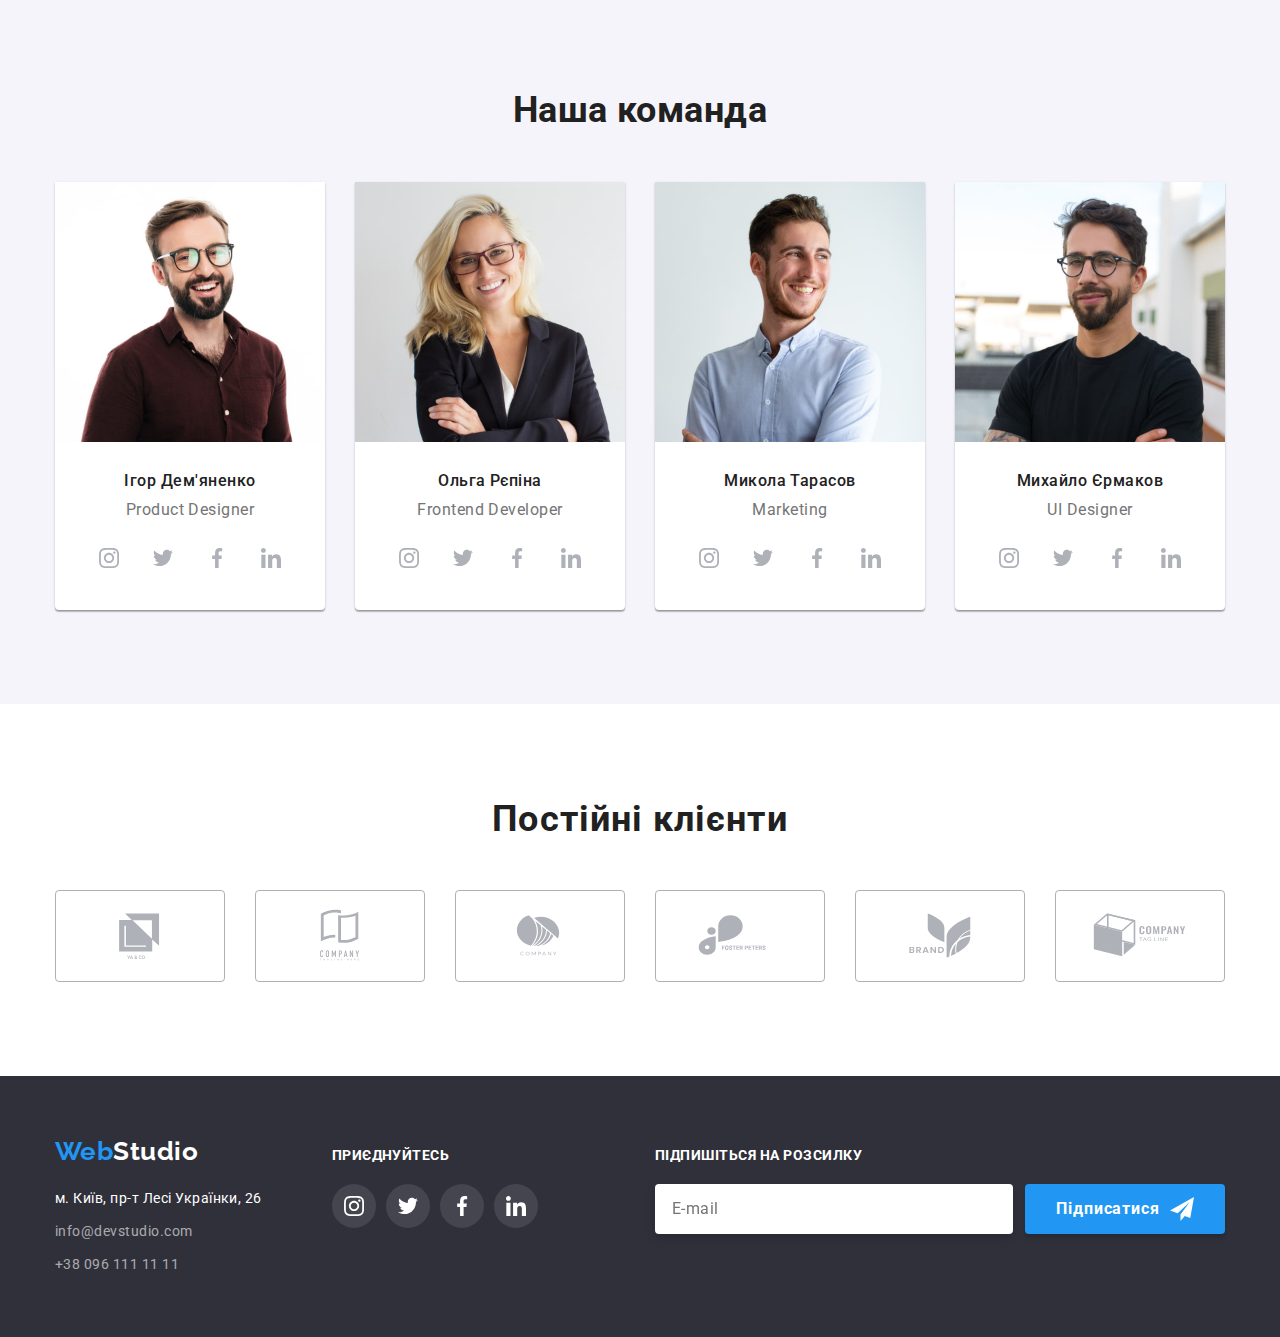
==== commit 7dbee1b9: "add done newsletter footer." ====
--- a/index.html
+++ b/index.html
@@ -497,9 +497,28 @@
         <div class="modal">
           <button type="button" class="modal-close-btn" data-modal-close>
             <svg class="modal-close-icon" width="18" height="18" aria-label="Закрити">
-              <use href="./images/icons.svg#icon-close"></use>
+              <use href="./images/icons.svg#icon-close-modal"></use>
             </svg>
           </button>
+          <h2 class="modal-title"></h2>
+          <form class="modal-form-oder">
+            <label for="name-oder">Ім'я</label>
+            <input type="text" name="name" id="name-oder" />
+            <label for="tel-oder">Телефон</label>
+            <input type="tel" name="tel" id="tel-oder" />
+            <label for="email-oder">Пошта</label>
+            <input type="email" name="email" id="email-oder" />
+            <label for="decr-oder">Коментарій</label>
+            <input type="" name="decr" id="decr-oder" />
+            <label for="checkbox-oder">
+              Погоджуюся з розсилкою та приймаю<a href="#" class="checkbox-link"
+                >Умови договору</a
+              ></label
+            >
+            <input type="checkbox" name="checkbox" id="checkbox-oder" />
+
+            <button type="submit">Відправити</button>
+          </form>
         </div>
       </div>
     </main>
@@ -556,6 +575,24 @@
             </li>
           </ul>
         </div>
+        <div class="newsletter-footer">
+          <p class="newsletter-title">Підпишіться на розсилку</p>
+          <form class="newsletter-form">
+            <input
+              type="email"
+              class="newsletter-input"
+              name="email"
+              id="email-newsletter"
+              placeholder="E-mail"
+            />
+            <button type="submit" class="newsletter-btn">
+              Підписатися
+              <svg class="newsletter-btn-icon" width="24" height="24">
+                <use href="./images/icons.svg#icon-send-btn"></use>
+              </svg>
+            </button>
+          </form>
+        </div>
       </div>
     </footer>
     <script src="./js/modal.js"></script>
--- a/css/styles.css
+++ b/css/styles.css
@@ -600,3 +600,59 @@
 .footer-social:focus {
   background-color: var(--accent-color);
 }
+
+.newsletter-footer {
+  margin-left: auto;
+}
+.newsletter-title {
+  margin-bottom: 20px;
+
+  font-weight: 700;
+  font-size: 14px;
+  line-height: 1.14;
+  text-transform: uppercase;
+
+  color: var(--white-color);
+}
+
+.newsletter-form {
+  display: flex;
+}
+.newsletter-input {
+  width: 358px;
+  height: 50px;
+  padding: 15px 16px;
+  margin-right: 12px;
+
+  font-size: 16px;
+  line-height: 1.25;
+  letter-spacing: 0.03em;
+
+  border: 1px solid rgba(255, 255, 255, 0.3);
+  filter: drop-shadow(0px 4px 4px rgba(0, 0, 0, 0.15));
+  border-radius: 4px;
+  color: rgba(255, 255, 255, 0.6);
+}
+.newsletter-btn {
+  width: 200px;
+  height: 50px;
+  padding-top: 10px;
+  padding-bottom: 10px;
+
+  display: flex;
+  align-items: center;
+  justify-content: center;
+
+  font-weight: 700;
+  font-size: 16px;
+  line-height: 1.88;
+  letter-spacing: 0.06em;
+
+  color: var(--white-color);
+  background: #2196f3;
+  box-shadow: 0px 4px 4px rgba(0, 0, 0, 0.15);
+  border-radius: 4px;
+}
+.newsletter-btn-icon {
+  margin-left: 10px;
+}
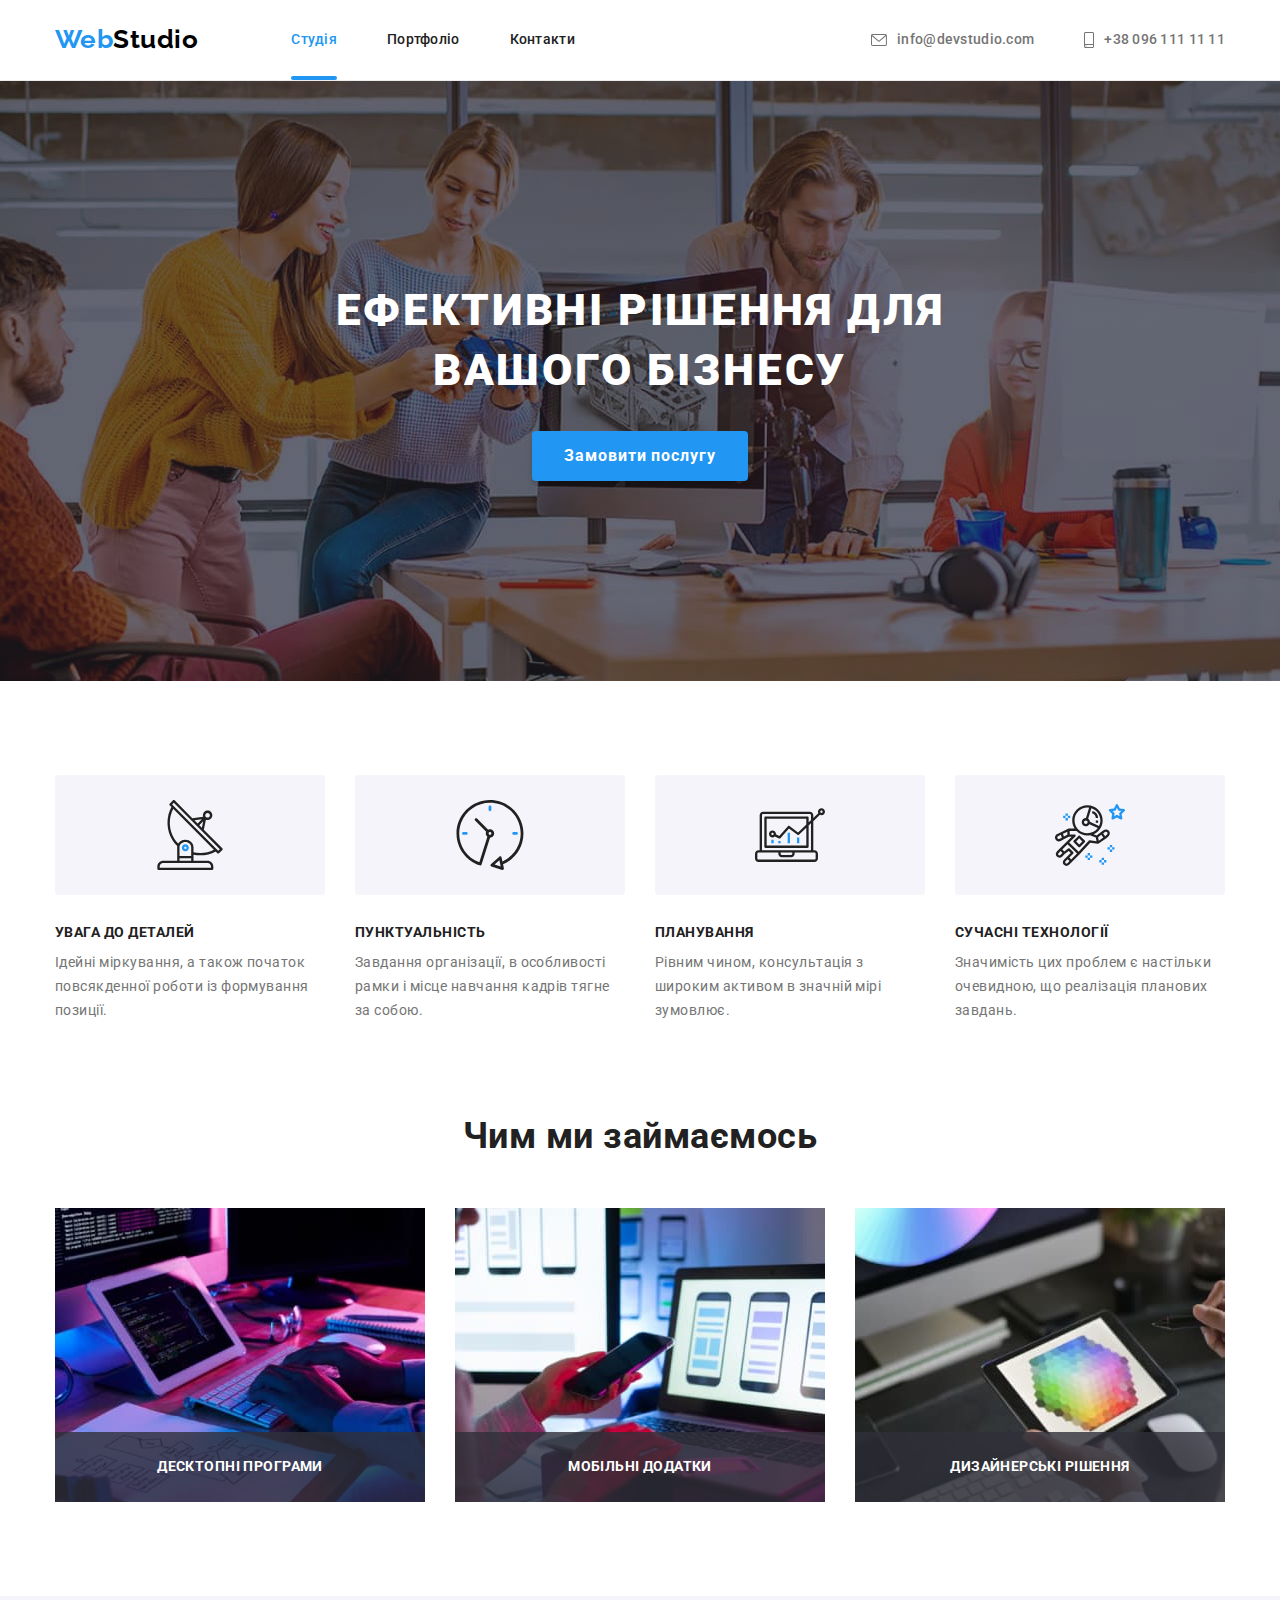
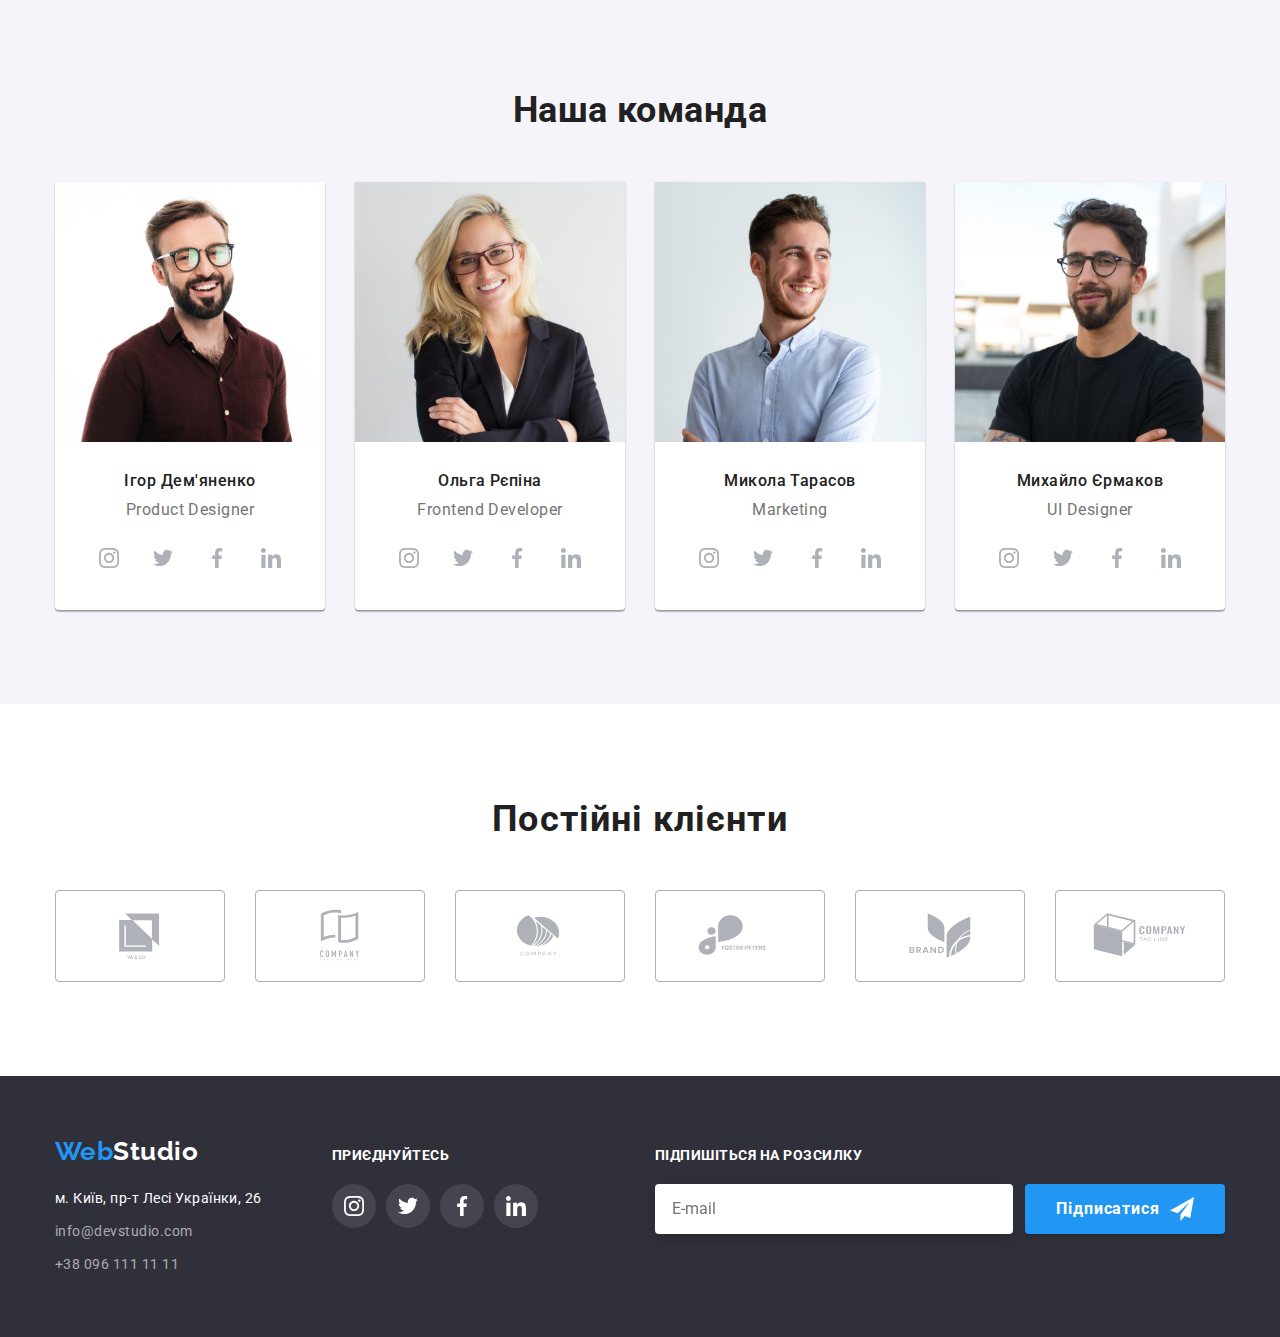
==== commit 974ab07b: "Add completed HW" ====
--- a/index.html
+++ b/index.html
@@ -500,24 +500,54 @@
               <use href="./images/icons.svg#icon-close-modal"></use>
             </svg>
           </button>
-          <h2 class="modal-title"></h2>
+          <h2 class="modal-title">Залишіть свої дані, ми вам передзвонимо</h2>
           <form class="modal-form-oder">
-            <label for="name-oder">Ім'я</label>
-            <input type="text" name="name" id="name-oder" />
-            <label for="tel-oder">Телефон</label>
-            <input type="tel" name="tel" id="tel-oder" />
-            <label for="email-oder">Пошта</label>
-            <input type="email" name="email" id="email-oder" />
-            <label for="decr-oder">Коментарій</label>
-            <input type="" name="decr" id="decr-oder" />
-            <label for="checkbox-oder">
-              Погоджуюся з розсилкою та приймаю<a href="#" class="checkbox-link"
-                >Умови договору</a
-              ></label
-            >
-            <input type="checkbox" name="checkbox" id="checkbox-oder" />
-
-            <button type="submit">Відправити</button>
+            <div class="form-field">
+              <label class="oder-label" for="name-oder">Ім'я</label>
+              <div class="form-field-input">
+                <input class="form-input" type="text" name="name" id="name-oder" />
+                <svg class="modal-icon" width="18px" height="18px" aria-hidden="true">
+                  <use href="./images/icons.svg#icon-person-modal"></use>
+                </svg>
+              </div>
+            </div>
+            <div class="form-field">
+              <label class="oder-label" for="tel-oder">Телефон</label>
+              <div class="form-field-input">
+                <input class="form-input" type="tel" name="tel" id="tel-oder" />
+                <svg class="modal-icon" width="18px" height="18px" aria-hidden="true">
+                  <use href="./images/icons.svg#icon-phone-modal"></use>
+                </svg>
+              </div>
+            </div>
+            <div class="form-field">
+              <label class="oder-label" for="email-oder">Пошта</label>
+              <div class="form-field-input">
+                <input class="form-input" type="email" name="email" id="email-oder" />
+                <svg class="modal-icon" width="18px" height="18px" aria-hidden="true">
+                  <use href="./images/icons.svg#icon-email-modal"></use>
+                </svg>
+              </div>
+            </div>
+            <div class="form-field">
+              <label class="oder-label" for="decr-oder">Коментарій</label>
+              <textarea
+                class="oder-textarea"
+                name="decr"
+                id="decr-oder"
+                cols="30"
+                rows="10"
+                placeholder="Введіть текст"
+              ></textarea>
+            </div>
+            <div class="form-privacy">
+              <input class="oder-privacy-imput" type="checkbox" name="checkbox" id="privacy-oder" />
+              <label class="oder-privacy-label" for="privacy-oder">
+                Погоджуюся з розсилкою та приймаю
+                <a href="#" class="oder-privacy-link">Умови договору</a></label
+              >
+            </div>
+            <button class="modal-btn" type="submit">Відправити</button>
           </form>
         </div>
       </div>
@@ -587,7 +617,7 @@
             />
             <button type="submit" class="newsletter-btn">
               Підписатися
-              <svg class="newsletter-btn-icon" width="24" height="24">
+              <svg class="newsletter-btn-icon" width="24" height="24" aria-hidden="true">
                 <use href="./images/icons.svg#icon-send-btn"></use>
               </svg>
             </button>
--- a/css/styles.css
+++ b/css/styles.css
@@ -499,6 +499,7 @@
 }
 .backdrop {
   position: fixed;
+  z-index: 1;
   top: 0;
   left: 0;
   width: 100%;
@@ -516,6 +517,7 @@
 
   min-width: 528px;
   min-height: 581px;
+  padding: 40px;
 
   background: var(--white-color);
   box-shadow: 0px 1px 3px rgba(0, 0, 0, 0.12), 0px 1px 1px rgba(0, 0, 0, 0.14),
@@ -537,7 +539,117 @@
 
   cursor: pointer;
 }
+.modal-close-btn:hover,
 .modal-close-btn:focus {
+  fill: var(--accent-color);
+}
+
+.modal-title {
+  font-size: 20px;
+  text-align: center;
+}
+
+.oder-label {
+  margin-bottom: 4px;
+
+  font-size: 12px;
+  line-height: 1.16;
+  letter-spacing: 0.01em;
+
+  color: var(--desc-color);
+}
+
+.form-field {
+  margin-bottom: 10px;
+}
+.form-field-input {
+  position: relative;
+}
+.form-input {
+  width: 100%;
+  height: 40px;
+  padding: 12px 42px;
+
+  background-color: var(--white-color);
+  border: 1px solid rgba(33, 33, 33, 0.2);
+  border-radius: 4px;
+  cursor: pointer;
+}
+.modal-icon {
+  position: absolute;
+  top: 50%;
+  left: 12px;
+  transform: translateY(-50%);
+}
+.form-field-input:hover .modal-icon,
+.form-input:focus + .modal-icon {
+  fill: var(--accent-color);
+}
+.oder-textarea {
+  display: block;
+  resize: none;
+
+  width: 100%;
+  height: 120px;
+  padding: 12px 16px;
+  margin-bottom: 20px;
+
+  font-style: normal;
+  font-weight: 400;
+  font-size: 12px;
+  line-height: 1.16;
+  letter-spacing: 0.01em;
+
+  color: rgba(117, 117, 117, 0.5);
+  background-color: var(--white-color);
+  border: 1px solid rgba(33, 33, 33, 0.2);
+  border-radius: 4px;
+  cursor: pointer;
+}
+
+.form-privacy {
+  display: flex;
+  align-items: center;
+  justify-content: center;
+
+  margin-bottom: 30px;
+}
+.oder-privacy-imput {
+  border-color: var(--header-color);
+
+  cursor: pointer;
+}
+.oder-privacy-label {
+  margin-left: 8px;
+
+  font-size: 14px;
+  line-height: 1.71;
+}
+.oder-privacy-link {
+  color: var(--accent-color);
+  text-decoration: underline;
+  cursor: pointer;
+}
+
+.modal-btn {
+  display: flex;
+  align-items: center;
+  justify-content: center;
+
+  margin: 0 auto;
+  padding: 10px 55px;
+
+  font-weight: 700;
+  line-height: 1.88;
+  letter-spacing: 0.06em;
+
+  color: var(--white-color);
+  background-color: var(--accent-color);
+  box-shadow: 0px 4px 4px rgba(0, 0, 0, 0.15);
+  border-radius: 4px;
+  cursor: pointer;
+}
+.modal-btn:focus {
 }
 
 /* Footer */
@@ -626,7 +738,6 @@
 
   font-size: 16px;
   line-height: 1.25;
-  letter-spacing: 0.03em;
 
   border: 1px solid rgba(255, 255, 255, 0.3);
   filter: drop-shadow(0px 4px 4px rgba(0, 0, 0, 0.15));
@@ -655,4 +766,5 @@
 }
 .newsletter-btn-icon {
   margin-left: 10px;
-}
+  fill: var(--white-color);
+}
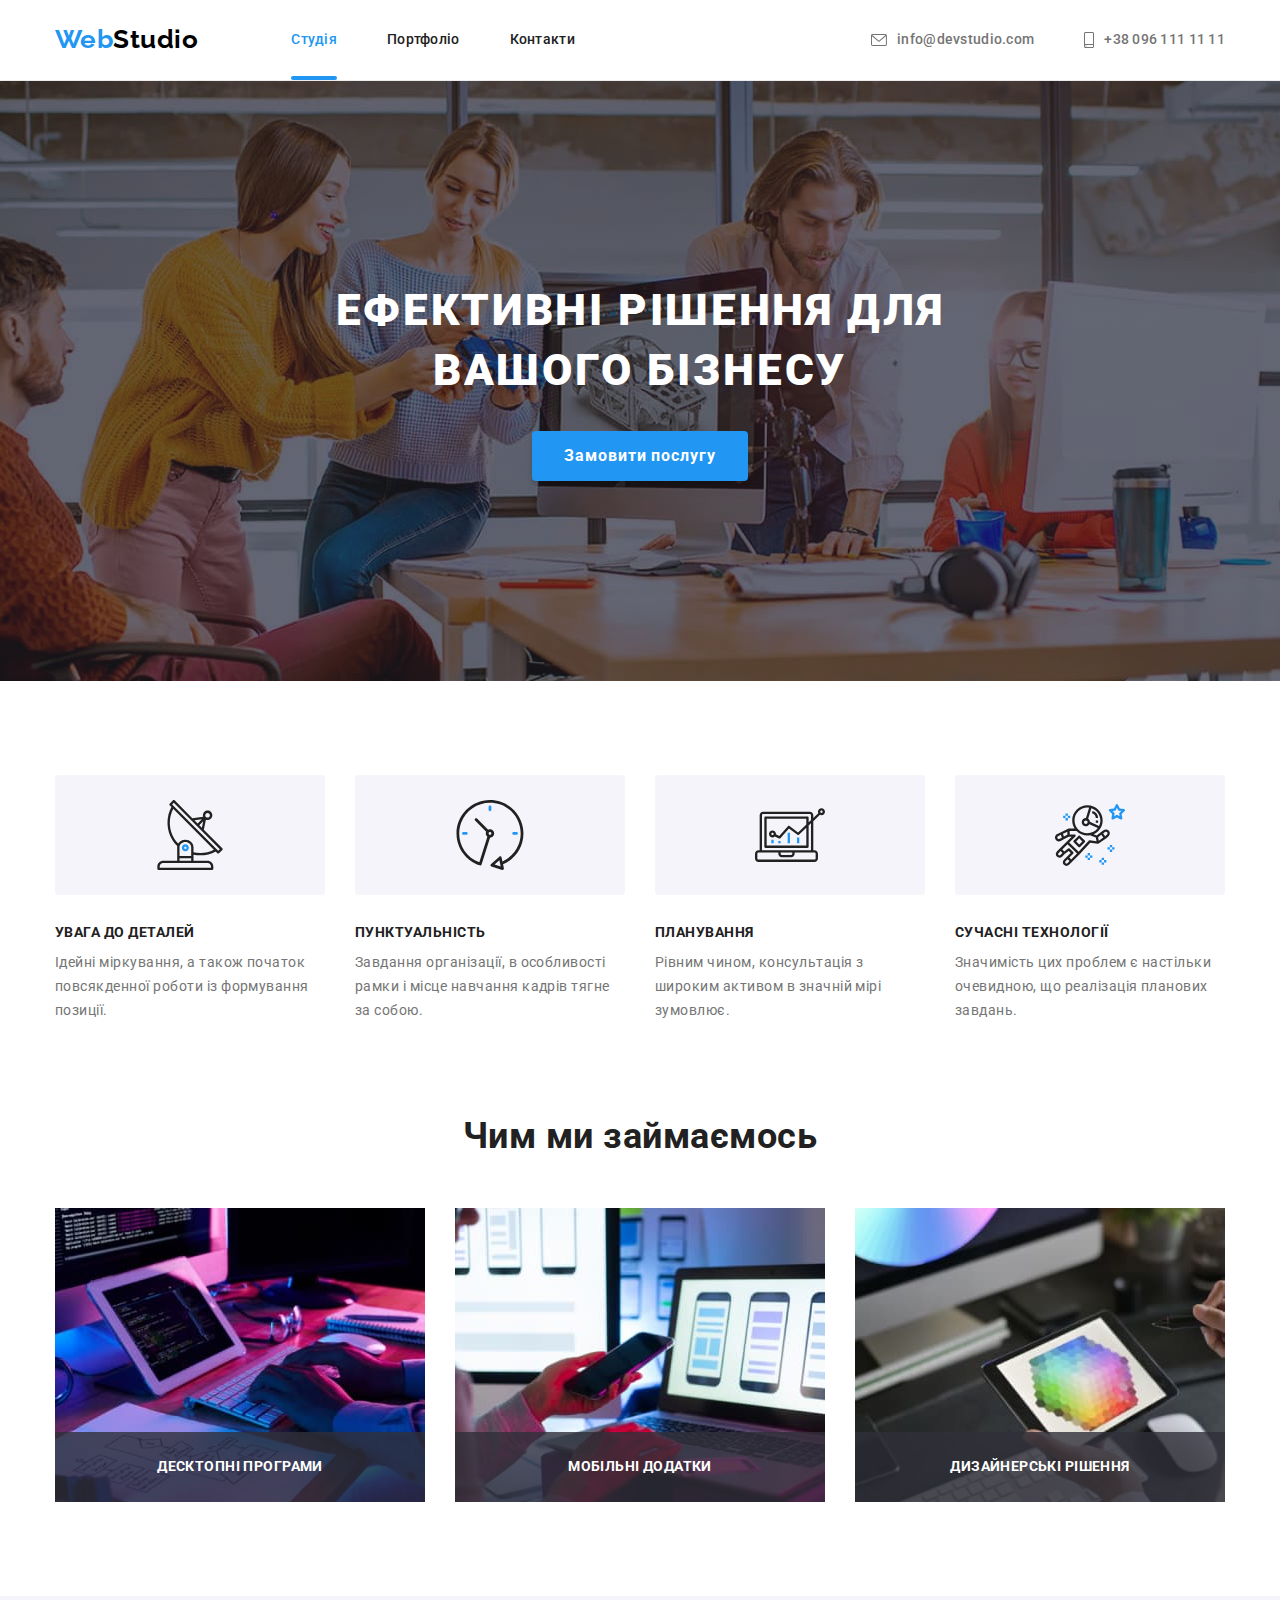
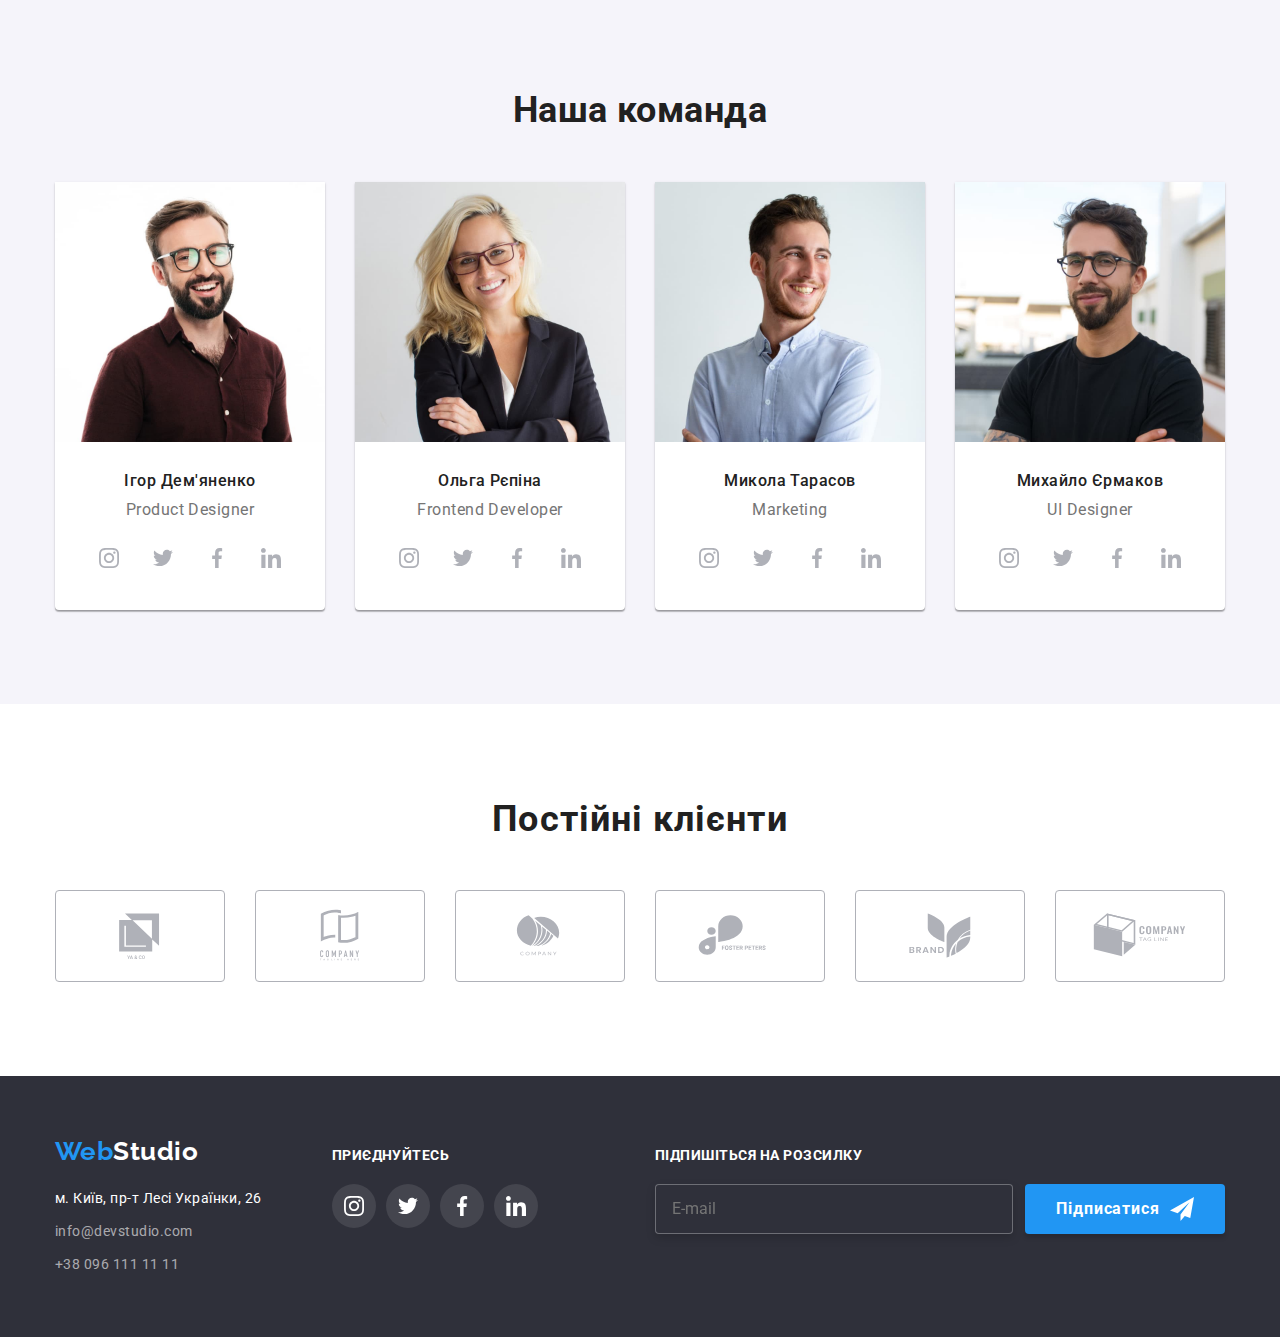
==== commit 5b817189: "add fixed" ====
--- a/index.html
+++ b/index.html
@@ -500,52 +500,53 @@
               <use href="./images/icons.svg#icon-close-modal"></use>
             </svg>
           </button>
-          <h2 class="modal-title">Залишіть свої дані, ми вам передзвонимо</h2>
-          <form class="modal-form-oder">
+          <p class="modal-title">Залишіть свої дані, ми вам передзвонимо</p>
+          <form class="modal-form-order">
             <div class="form-field">
-              <label class="oder-label" for="name-oder">Ім'я</label>
+              <label class="order-label" for="name-order">Ім'я</label>
               <div class="form-field-input">
-                <input class="form-input" type="text" name="name" id="name-oder" />
+                <input class="form-input" type="text" name="name-order" id="name-order" />
                 <svg class="modal-icon" width="18px" height="18px" aria-hidden="true">
                   <use href="./images/icons.svg#icon-person-modal"></use>
                 </svg>
               </div>
             </div>
             <div class="form-field">
-              <label class="oder-label" for="tel-oder">Телефон</label>
+              <label class="order-label" for="tel-order">Телефон</label>
               <div class="form-field-input">
-                <input class="form-input" type="tel" name="tel" id="tel-oder" />
+                <input class="form-input" type="tel" name="tel-order" id="tel-order" />
                 <svg class="modal-icon" width="18px" height="18px" aria-hidden="true">
                   <use href="./images/icons.svg#icon-phone-modal"></use>
                 </svg>
               </div>
             </div>
             <div class="form-field">
-              <label class="oder-label" for="email-oder">Пошта</label>
+              <label class="order-label" for="email-order">Пошта</label>
               <div class="form-field-input">
-                <input class="form-input" type="email" name="email" id="email-oder" />
+                <input class="form-input" type="email" name="email-order" id="email-order" />
                 <svg class="modal-icon" width="18px" height="18px" aria-hidden="true">
                   <use href="./images/icons.svg#icon-email-modal"></use>
                 </svg>
               </div>
             </div>
             <div class="form-field">
-              <label class="oder-label" for="decr-oder">Коментарій</label>
+              <label class="order-label" for="decr-order">Коментарій</label>
               <textarea
-                class="oder-textarea"
-                name="decr"
-                id="decr-oder"
+                class="order-textarea"
+                name="decr-order"
+                id="decr-order"
                 cols="30"
                 rows="10"
                 placeholder="Введіть текст"
               ></textarea>
             </div>
             <div class="form-privacy">
-              <input class="oder-privacy-imput" type="checkbox" name="checkbox" id="privacy-oder" />
-              <label class="oder-privacy-label" for="privacy-oder">
+              <label class="order-privacy-label">
+                <input class="order-privacy-imput" type="checkbox" name="privacy-checkbox" />
+                <span class="icon-checkbox"></span>
                 Погоджуюся з розсилкою та приймаю
-                <a href="#" class="oder-privacy-link">Умови договору</a></label
-              >
+                <a href="#" class="order-privacy-link">Умови договору</a>
+              </label>
             </div>
             <button class="modal-btn" type="submit">Відправити</button>
           </form>
@@ -611,7 +612,7 @@
             <input
               type="email"
               class="newsletter-input"
-              name="email"
+              name="email-newsletter"
               id="email-newsletter"
               placeholder="E-mail"
             />
--- a/css/styles.css
+++ b/css/styles.css
@@ -196,16 +196,19 @@
 }
 .hero-btn {
   padding: 10px 32px;
+
   font-family: inherit;
   font-weight: 700;
   font-size: 16px;
   line-height: 1.88;
   letter-spacing: 0.06em;
-  cursor: pointer;
+
   color: var(--white-color);
   background-color: var(--accent-color);
   box-shadow: 0px 4px 4px rgb(0 0 0 / 15%);
   border-radius: 4px;
+
+  cursor: pointer;
 }
 .hero-btn:hover,
 .hero-btn:focus {
@@ -506,7 +509,8 @@
   height: 100%;
   background: rgba(0, 0, 0, 0.2);
 
-  transition: opacity 250ms cubic-bezier(0.4, 0, 0.2, 1);
+  transition: opacity 250ms cubic-bezier(0.4, 0, 0.2, 1),
+    visibility 250ms cubic-bezier(0.4, 0, 0.2, 1);
 }
 
 .modal {
@@ -529,15 +533,19 @@
   top: 8px;
   right: 8px;
 
-  padding: 6px;
-  max-width: 30px;
-  max-height: 30px;
+  display: flex;
+  align-items: center;
+  justify-content: center;
+  width: 30px;
+  height: 30px;
 
   background: inherit;
   border: 1px solid rgba(0, 0, 0, 0.1);
   border-radius: 50%;
 
   cursor: pointer;
+
+  transition: fill 250ms cubic-bezier(0.4, 0, 0.2, 1);
 }
 .modal-close-btn:hover,
 .modal-close-btn:focus {
@@ -545,11 +553,17 @@
 }
 
 .modal-title {
+  margin-bottom: 12px;
+
+  font-weight: 700;
   font-size: 20px;
   text-align: center;
-}
-
-.oder-label {
+
+  color: var(--header-color);
+}
+
+.order-label {
+  display: block;
   margin-bottom: 4px;
 
   font-size: 12px;
@@ -564,6 +578,8 @@
 }
 .form-field-input {
   position: relative;
+
+  transition: fill 250ms cubic-bezier(0.4, 0, 0.2, 1);
 }
 .form-input {
   width: 100%;
@@ -574,6 +590,8 @@
   border: 1px solid rgba(33, 33, 33, 0.2);
   border-radius: 4px;
   cursor: pointer;
+
+  transition: border-color 250ms cubic-bezier(0.4, 0, 0.2, 1);
 }
 .modal-icon {
   position: absolute;
@@ -585,7 +603,11 @@
 .form-input:focus + .modal-icon {
   fill: var(--accent-color);
 }
-.oder-textarea {
+.form-input:hover,
+.form-input:focus {
+  border-color: var(--accent-color);
+}
+.order-textarea {
   display: block;
   resize: none;
 
@@ -605,30 +627,59 @@
   border: 1px solid rgba(33, 33, 33, 0.2);
   border-radius: 4px;
   cursor: pointer;
-}
-
+
+  transition: border-color 250ms cubic-bezier(0.4, 0, 0.2, 1);
+}
+.order-textarea:hover,
+.order-textarea:focus {
+  border-color: var(--accent-color);
+}
 .form-privacy {
-  display: flex;
-  align-items: center;
-  justify-content: center;
-
   margin-bottom: 30px;
 }
-.oder-privacy-imput {
-  border-color: var(--header-color);
-
-  cursor: pointer;
-}
-.oder-privacy-label {
-  margin-left: 8px;
+
+.order-privacy-label {
+  display: flex;
+  align-items: center;
+  justify-content: center;
 
   font-size: 14px;
   line-height: 1.71;
 }
-.oder-privacy-link {
+.order-privacy-link {
   color: var(--accent-color);
   text-decoration: underline;
   cursor: pointer;
+}
+.order-privacy-imput {
+  position: absolute;
+  width: 1px;
+  height: 1px;
+  margin: -1px;
+  border: 0;
+  padding: 0;
+
+  clip: rect(0 0 0 0);
+  overflow: hidden;
+}
+
+.icon-checkbox {
+  display: inline-block;
+  width: 16px;
+  height: 15px;
+  margin-right: 8px;
+
+  background-image: url(../images/icon-uncheck.svg);
+  background-position: center;
+  background-size: contain;
+  background-origin: border-box;
+  background-repeat: no-repeat;
+
+  cursor: pointer;
+  transition: background-image 250ms cubic-bezier(0.4, 0, 0.2, 1);
+}
+.order-privacy-imput:checked + .icon-checkbox {
+  background-image: url(../images/icon-check.svg);
 }
 
 .modal-btn {
@@ -739,11 +790,20 @@
   font-size: 16px;
   line-height: 1.25;
 
+  color: rgba(255, 255, 255, 0.6);
+  background-color: var(--bgr-secondary-color);
   border: 1px solid rgba(255, 255, 255, 0.3);
   filter: drop-shadow(0px 4px 4px rgba(0, 0, 0, 0.15));
   border-radius: 4px;
-  color: rgba(255, 255, 255, 0.6);
-}
+
+  cursor: pointer;
+  transition: border-color 250ms cubic-bezier(0.4, 0, 0.2, 1);
+}
+.newsletter-input:hover,
+.newsletter-input:focus {
+  border-color: var(--accent-color);
+}
+
 .newsletter-btn {
   width: 200px;
   height: 50px;
@@ -763,8 +823,12 @@
   background: #2196f3;
   box-shadow: 0px 4px 4px rgba(0, 0, 0, 0.15);
   border-radius: 4px;
+
+  cursor: pointer;
 }
 .newsletter-btn-icon {
   margin-left: 10px;
   fill: var(--white-color);
 }
+.newsletter-btn:focus {
+}
